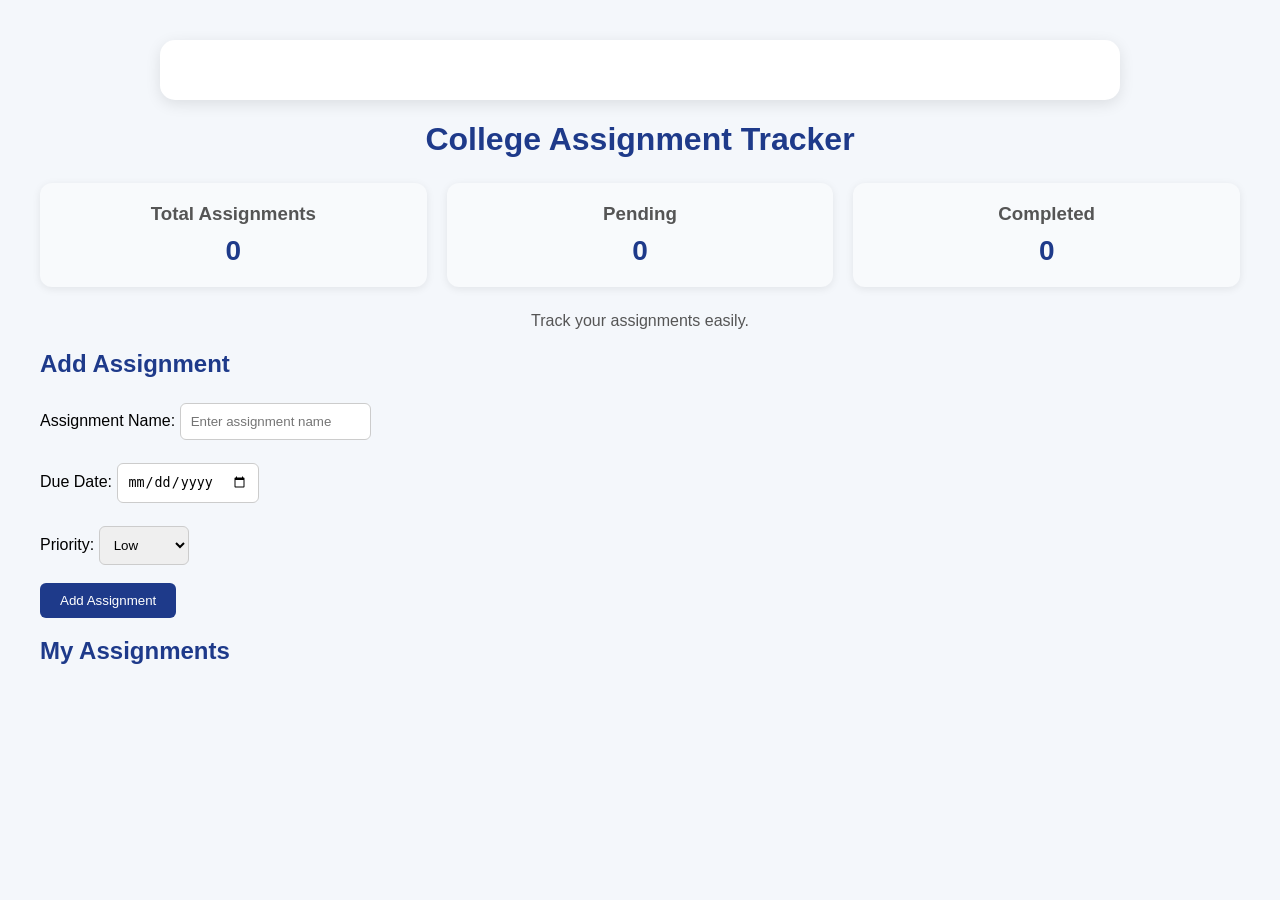
==== index.html @ 0b636a1f "Add files via upload" ====
<!DOCTYPE html>
<html lang="en">
<head>
    <meta charset="UTF-8">
    <meta name="viewport" content="width=device-width, initial-scale=1.0">
    <title>College Assignment Tracker</title>

    <link rel="stylesheet" href="style.css">
</head>
<body>

    <div class="container"></div>

    <h1>College Assignment Tracker</h1>
    <div class="dashboard">
    <div class="card">
        <h3>Total Assignments</h3>
        <p id="totalCount">0</p>
    </div>

    <div class="card">
        <h3>Pending</h3>
        <p id="pendingCount">0</p>
    </div>

    <div class="card">
        <h3>Completed</h3>
        <p id="completedCount">0</p>
    </div>
</div>

    <p>Track your assignments easily.</p>
    <h2>Add Assignment</h2>

<label>Assignment Name:</label>
<input type="text" placeholder="Enter assignment name">

<br><br>

<label>Due Date:</label>
<input type="date">

<br><br>

<label>Priority:</label>

<select id="priority">
    <option value="Low">Low</option>
    <option value="Medium">Medium</option>
    <option value="High">High</option>
</select>

<br><br>

<button>Add Assignment</button>

<h2>My Assignments</h2>

<ul id="assignmentList">
</ul>
<script>
    const assignmentInput = document.querySelector('input[type="text"]');
    const dateInput = document.querySelector('input[type="date"]');
    const priorityInput = document.getElementById('priority');
    const addButton = document.querySelector('button');
    const assignmentList = document.getElementById('assignmentList');

    const totalCount = document.getElementById('totalCount');
    const pendingCount = document.getElementById('pendingCount');
    const completedCount = document.getElementById('completedCount');

    function updateDashboard() {
    const assignments = assignmentList.querySelectorAll('li');

    totalCount.textContent = assignments.length;

    let completed = 0;

    assignments.forEach(function (assignment) {
        if (assignment.style.textDecoration === "line-through") {
            completed++;
        }
    });

    completedCount.textContent = completed;
    pendingCount.textContent = assignments.length - completed;
}

    addButton.addEventListener('click', function () {
        const assignmentName = assignmentInput.value;
        const dueDate = dateInput.value;
        const priority = priorityInput.value;

        if (assignmentName === "" || dueDate === "") {
            alert("Please enter assignment name and due date.");
            return;
        }

        const listItem = document.createElement('li');

       listItem.textContent = assignmentName + " - Due: " + dueDate + " - Priority: " + priority;
        const deleteButton = document.createElement('button');

deleteButton.textContent = "Delete";

deleteButton.addEventListener('click', function () {
    listItem.remove();
});
const completeButton = document.createElement('button');

completeButton.textContent = "Completed";

completeButton.addEventListener('click', function () {
    listItem.style.textDecoration = "line-through";
    listItem.style.opacity = "0.6";
});

listItem.appendChild(completeButton);
listItem.appendChild(deleteButton);
assignmentList.appendChild(listItem);
updateDashboard();

        assignmentInput.value = "";
        dateInput.value = "";
    });
</script>
</div>

</body>
</html>
---- style.css ----
body {
    font-family: Arial, sans-serif;
    background: #f4f7fb;
    margin: 0;
    padding: 40px;
}

h1 {
    text-align: center;
    color: #1e3a8a;
}

p {
    text-align: center;
    color: #555;
}

h2 {
    color: #1e3a8a;
}

input {
    padding: 10px;
    margin-top: 5px;
    border: 1px solid #ccc;
    border-radius: 6px;
}

button {
    padding: 10px 20px;
    background: #1e3a8a;
    color: white;
    border: none;
    border-radius: 6px;
    cursor: pointer;
}

button:hover {
    background: #162d6b;
}

li {
    margin: 10px 0;
    padding: 10px;
    background: white;
    border-radius: 6px;
}
.container {
    max-width: 900px;
    margin: auto;
    background: white;
    padding: 30px;
    border-radius: 15px;
    box-shadow: 0 4px 15px rgba(0, 0, 0, 0.1);
}

.form-box {
    background: #f8fafc;
    padding: 20px;
    border-radius: 10px;
    margin-top: 20px;
}

select {
    padding: 10px;
    margin-top: 5px;
    border: 1px solid #ccc;
    border-radius: 6px;
}

li button {
    margin-left: 10px;
}
.form-box {
    display: flex;
    flex-direction: column;
    gap: 12px;
}

.form-box label {
    font-weight: bold;
    color: #333;
}

.form-box input,
.form-box select {
    width: 100%;
    box-sizing: border-box;
}

.form-box button {
    width: 150px;
    margin-top: 10px;
}
.dashboard {
    display: flex;
    gap: 20px;
    margin: 25px 0;
}

.card {
    flex: 1;
    background: #f8fafc;
    padding: 20px;
    text-align: center;
    border-radius: 12px;
    box-shadow: 0 2px 8px rgba(0, 0, 0, 0.08);
}

.card h3 {
    margin: 0;
    color: #555;
}

.card p {
    font-size: 28px;
    font-weight: bold;
    color: #1e3a8a;
    margin: 10px 0 0;
}
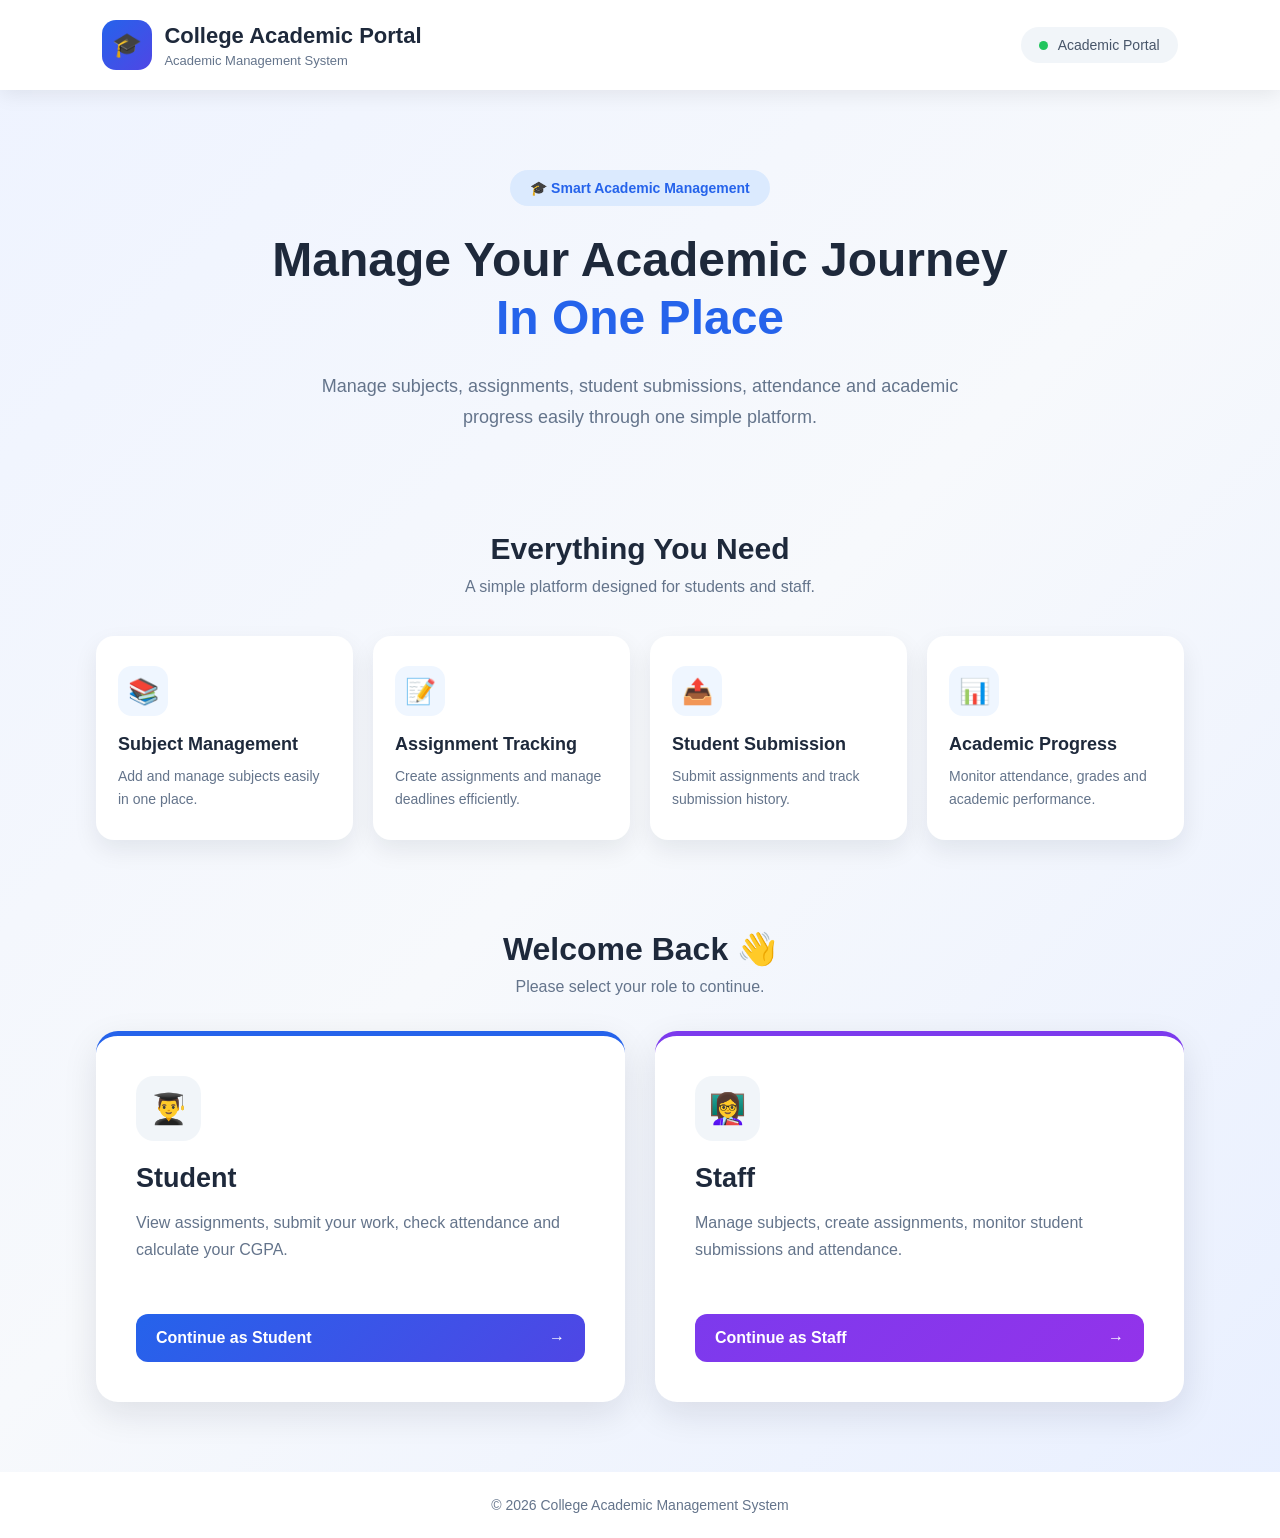
==== commit 7a582526: "Updated College Academic Portal homepage" ====
--- a/index.html
+++ b/index.html
@@ -2,129 +2,222 @@
 <html lang="en">
 <head>
     <meta charset="UTF-8">
+
     <meta name="viewport" content="width=device-width, initial-scale=1.0">
-    <title>College Assignment Tracker</title>
-
-    <link rel="stylesheet" href="style.css">
+
+    <title>College Academic Portal</title>
+
+    <link rel="stylesheet" href="STYLE.CSS">
 </head>
+
 <body>
 
-    <div class="container"></div>
-
-    <h1>College Assignment Tracker</h1>
-    <div class="dashboard">
-    <div class="card">
-        <h3>Total Assignments</h3>
-        <p id="totalCount">0</p>
+    <div class="page-wrapper">
+
+        <!-- NAVBAR -->
+
+        <nav class="navbar">
+
+            <div class="logo">
+
+                <div class="logo-icon">🎓</div>
+
+                <div>
+                    <h2>College Academic Portal</h2>
+                    <p>Academic Management System</p>
+                </div>
+
+            </div>
+
+            <div class="nav-status">
+                <span class="status-dot"></span>
+                Academic Portal
+            </div>
+
+        </nav>
+
+
+        <!-- HERO SECTION -->
+
+        <section class="hero">
+
+            <div class="hero-content">
+
+                <div class="welcome-badge">
+                    🎓 Smart Academic Management
+                </div>
+
+                <h1>
+                    Manage Your Academic Journey
+                    <span>In One Place</span>
+                </h1>
+
+                <p>
+                    Manage subjects, assignments, student submissions,
+                    attendance and academic progress easily through one
+                    simple platform.
+                </p>
+
+            </div>
+
+        </section>
+
+
+        <!-- FEATURES -->
+
+        <section class="features-section">
+
+            <h2>Everything You Need</h2>
+
+            <p class="section-description">
+                A simple platform designed for students and staff.
+            </p>
+
+
+            <div class="features-grid">
+
+                <div class="feature-card">
+
+                    <div class="feature-icon">📚</div>
+
+                    <h3>Subject Management</h3>
+
+                    <p>
+                        Add and manage subjects easily in one place.
+                    </p>
+
+                </div>
+
+
+                <div class="feature-card">
+
+                    <div class="feature-icon">📝</div>
+
+                    <h3>Assignment Tracking</h3>
+
+                    <p>
+                        Create assignments and manage deadlines efficiently.
+                    </p>
+
+                </div>
+
+
+                <div class="feature-card">
+
+                    <div class="feature-icon">📤</div>
+
+                    <h3>Student Submission</h3>
+
+                    <p>
+                        Submit assignments and track submission history.
+                    </p>
+
+                </div>
+
+
+                <div class="feature-card">
+
+                    <div class="feature-icon">📊</div>
+
+                    <h3>Academic Progress</h3>
+
+                    <p>
+                        Monitor attendance, grades and academic performance.
+                    </p>
+
+                </div>
+
+            </div>
+
+        </section>
+
+
+        <!-- ROLE SECTION -->
+
+        <section class="role-section">
+
+            <div class="role-heading">
+
+                <h2>Welcome Back 👋</h2>
+
+                <p>
+                    Please select your role to continue.
+                </p>
+
+            </div>
+
+
+            <div class="role-container">
+
+
+                <!-- STUDENT -->
+
+                <div class="role-card student-card">
+
+                    <div class="role-icon">
+                        👨‍🎓
+                    </div>
+
+                    <h2>Student</h2>
+
+                    <p>
+                        View assignments, submit your work,
+                        check attendance and calculate your CGPA.
+                    </p>
+
+                    <a href="STUDENT.HTML" class="role-button">
+
+                        Continue as Student
+
+                        <span>→</span>
+
+                    </a>
+
+                </div>
+
+
+                <!-- STAFF -->
+
+                <div class="role-card staff-card">
+
+                    <div class="role-icon">
+                        👩‍🏫
+                    </div>
+
+                    <h2>Staff</h2>
+
+                    <p>
+                        Manage subjects, create assignments,
+                        monitor student submissions and attendance.
+                    </p>
+
+                    <a href="STAFF.HTML" class="role-button">
+
+                        Continue as Staff
+
+                        <span>→</span>
+
+                    </a>
+
+                </div>
+
+
+            </div>
+
+        </section>
+
+
+        <!-- FOOTER -->
+
+        <footer>
+
+            © 2026 College Academic Management System
+
+        </footer>
+
+
     </div>
 
-    <div class="card">
-        <h3>Pending</h3>
-        <p id="pendingCount">0</p>
-    </div>
-
-    <div class="card">
-        <h3>Completed</h3>
-        <p id="completedCount">0</p>
-    </div>
-</div>
-
-    <p>Track your assignments easily.</p>
-    <h2>Add Assignment</h2>
-
-<label>Assignment Name:</label>
-<input type="text" placeholder="Enter assignment name">
-
-<br><br>
-
-<label>Due Date:</label>
-<input type="date">
-
-<br><br>
-
-<label>Priority:</label>
-
-<select id="priority">
-    <option value="Low">Low</option>
-    <option value="Medium">Medium</option>
-    <option value="High">High</option>
-</select>
-
-<br><br>
-
-<button>Add Assignment</button>
-
-<h2>My Assignments</h2>
-
-<ul id="assignmentList">
-</ul>
-<script>
-    const assignmentInput = document.querySelector('input[type="text"]');
-    const dateInput = document.querySelector('input[type="date"]');
-    const priorityInput = document.getElementById('priority');
-    const addButton = document.querySelector('button');
-    const assignmentList = document.getElementById('assignmentList');
-
-    const totalCount = document.getElementById('totalCount');
-    const pendingCount = document.getElementById('pendingCount');
-    const completedCount = document.getElementById('completedCount');
-
-    function updateDashboard() {
-    const assignments = assignmentList.querySelectorAll('li');
-
-    totalCount.textContent = assignments.length;
-
-    let completed = 0;
-
-    assignments.forEach(function (assignment) {
-        if (assignment.style.textDecoration === "line-through") {
-            completed++;
-        }
-    });
-
-    completedCount.textContent = completed;
-    pendingCount.textContent = assignments.length - completed;
-}
-
-    addButton.addEventListener('click', function () {
-        const assignmentName = assignmentInput.value;
-        const dueDate = dateInput.value;
-        const priority = priorityInput.value;
-
-        if (assignmentName === "" || dueDate === "") {
-            alert("Please enter assignment name and due date.");
-            return;
-        }
-
-        const listItem = document.createElement('li');
-
-       listItem.textContent = assignmentName + " - Due: " + dueDate + " - Priority: " + priority;
-        const deleteButton = document.createElement('button');
-
-deleteButton.textContent = "Delete";
-
-deleteButton.addEventListener('click', function () {
-    listItem.remove();
-});
-const completeButton = document.createElement('button');
-
-completeButton.textContent = "Completed";
-
-completeButton.addEventListener('click', function () {
-    listItem.style.textDecoration = "line-through";
-    listItem.style.opacity = "0.6";
-});
-
-listItem.appendChild(completeButton);
-listItem.appendChild(deleteButton);
-assignmentList.appendChild(listItem);
-updateDashboard();
-
-        assignmentInput.value = "";
-        dateInput.value = "";
-    });
-</script>
-</div>
 
 </body>
 </html>
--- a/STYLE.CSS
+++ b/STYLE.CSS
@@ -0,0 +1,1081 @@
+/* =========================
+   GLOBAL SETTINGS
+========================= */
+
+* {
+    margin: 0;
+    padding: 0;
+    box-sizing: border-box;
+}
+
+
+body {
+
+    font-family: Arial, sans-serif;
+
+    background:
+    linear-gradient(
+        135deg,
+        #eef3ff,
+        #f7f9fc,
+        #e8efff
+    );
+
+    color: #1f2937;
+
+    min-height: 100vh;
+
+}
+
+
+/* =========================
+   PAGE
+========================= */
+
+.page-wrapper {
+
+    width: 100%;
+
+    min-height: 100vh;
+
+}
+
+
+/* =========================
+   NAVBAR
+========================= */
+
+.navbar {
+
+    width: 100%;
+
+    padding: 20px 8%;
+
+    display: flex;
+
+    justify-content: space-between;
+
+    align-items: center;
+
+    background: white;
+
+    box-shadow:
+    0 4px 20px rgba(0, 0, 0, 0.08);
+
+}
+
+
+.logo {
+
+    display: flex;
+
+    align-items: center;
+
+    gap: 12px;
+
+}
+
+
+.logo-icon {
+
+    width: 50px;
+
+    height: 50px;
+
+    border-radius: 14px;
+
+    display: flex;
+
+    align-items: center;
+
+    justify-content: center;
+
+    font-size: 24px;
+
+    background:
+    linear-gradient(
+        135deg,
+        #2563eb,
+        #4f46e5
+    );
+
+}
+
+
+.logo h2 {
+
+    font-size: 22px;
+
+    color: #1e293b;
+
+}
+
+
+.logo p {
+
+    font-size: 13px;
+
+    color: #64748b;
+
+    margin-top: 4px;
+
+}
+
+
+.nav-status {
+
+    padding: 10px 18px;
+
+    background: #f1f5f9;
+
+    border-radius: 30px;
+
+    font-size: 14px;
+
+    color: #475569;
+
+}
+
+
+.status-dot {
+
+    width: 9px;
+
+    height: 9px;
+
+    display: inline-block;
+
+    border-radius: 50%;
+
+    background: #22c55e;
+
+    margin-right: 7px;
+
+}
+
+
+/* =========================
+   HERO SECTION
+========================= */
+
+.hero {
+
+    padding:
+
+    80px 10%
+
+    60px;
+
+    text-align: center;
+
+}
+
+
+.hero-content {
+
+    max-width: 850px;
+
+    margin: auto;
+
+}
+
+
+.welcome-badge {
+
+    display: inline-block;
+
+    padding: 10px 20px;
+
+    border-radius: 30px;
+
+    background: #dbeafe;
+
+    color: #2563eb;
+
+    font-size: 14px;
+
+    font-weight: bold;
+
+    margin-bottom: 25px;
+
+}
+
+
+.hero h1 {
+
+    font-size: 48px;
+
+    line-height: 1.2;
+
+    color: #1e293b;
+
+}
+
+
+.hero h1 span {
+
+    display: block;
+
+    color: #2563eb;
+
+}
+
+
+.hero p {
+
+    max-width: 700px;
+
+    margin: 25px auto 0;
+
+    font-size: 18px;
+
+    line-height: 1.7;
+
+    color: #64748b;
+
+}
+
+
+/* =========================
+   FEATURES
+========================= */
+
+.features-section {
+
+    width: 85%;
+
+    max-width: 1200px;
+
+    margin: auto;
+
+    padding: 40px 0 70px;
+
+    text-align: center;
+
+}
+
+
+.features-section h2 {
+
+    font-size: 30px;
+
+    color: #1e293b;
+
+}
+
+
+.section-description {
+
+    margin-top: 12px;
+
+    color: #64748b;
+
+}
+
+
+.features-grid {
+
+    margin-top: 40px;
+
+    display: grid;
+
+    grid-template-columns:
+
+    repeat(4, 1fr);
+
+    gap: 20px;
+
+}
+
+
+.feature-card {
+
+    background: white;
+
+    padding: 30px 22px;
+
+    border-radius: 18px;
+
+    text-align: left;
+
+    box-shadow:
+
+    0 10px 25px
+    rgba(15, 23, 42, 0.08);
+
+    transition: 0.3s;
+
+}
+
+
+.feature-card:hover {
+
+    transform:
+    translateY(-7px);
+
+    box-shadow:
+
+    0 18px 35px
+    rgba(37, 99, 235, 0.15);
+
+}
+
+
+.feature-icon {
+
+    width: 50px;
+
+    height: 50px;
+
+    display: flex;
+
+    align-items: center;
+
+    justify-content: center;
+
+    font-size: 25px;
+
+    border-radius: 14px;
+
+    background: #eff6ff;
+
+    margin-bottom: 18px;
+
+}
+
+
+.feature-card h3 {
+
+    font-size: 18px;
+
+    color: #1e293b;
+
+    margin-bottom: 10px;
+
+}
+
+
+.feature-card p {
+
+    color: #64748b;
+
+    line-height: 1.6;
+
+    font-size: 14px;
+
+}
+
+
+/* =========================
+   ROLE SECTION
+========================= */
+
+.role-section {
+
+    width: 85%;
+
+    max-width: 1100px;
+
+    margin: 20px auto 70px;
+
+}
+
+
+.role-heading {
+
+    text-align: center;
+
+    margin-bottom: 35px;
+
+}
+
+
+.role-heading h2 {
+
+    font-size: 32px;
+
+    color: #1e293b;
+
+}
+
+
+.role-heading p {
+
+    margin-top: 10px;
+
+    color: #64748b;
+
+}
+
+
+.role-container {
+
+    display: grid;
+
+    grid-template-columns:
+
+    repeat(2, 1fr);
+
+    gap: 30px;
+
+}
+
+
+.role-card {
+
+    background: white;
+
+    padding: 40px;
+
+    border-radius: 22px;
+
+    box-shadow:
+
+    0 12px 35px
+    rgba(15, 23, 42, 0.10);
+
+    transition: 0.3s;
+
+}
+
+
+.role-card:hover {
+
+    transform:
+    translateY(-8px);
+
+}
+
+
+.student-card {
+
+    border-top:
+
+    5px solid #2563eb;
+
+}
+
+
+.staff-card {
+
+    border-top:
+
+    5px solid #7c3aed;
+
+}
+
+
+.role-icon {
+
+    width: 65px;
+
+    height: 65px;
+
+    display: flex;
+
+    align-items: center;
+
+    justify-content: center;
+
+    border-radius: 18px;
+
+    background: #f1f5f9;
+
+    font-size: 30px;
+
+    margin-bottom: 22px;
+
+}
+
+
+.role-card h2 {
+
+    font-size: 27px;
+
+    color: #1e293b;
+
+    margin-bottom: 15px;
+
+}
+
+
+.role-card p {
+
+    font-size: 16px;
+
+    color: #64748b;
+
+    line-height: 1.7;
+
+    min-height: 80px;
+
+}
+
+
+/* =========================
+   BUTTON
+========================= */
+
+.role-button {
+
+    margin-top: 25px;
+
+    display: flex;
+
+    align-items: center;
+
+    justify-content: space-between;
+
+    text-decoration: none;
+
+    padding: 15px 20px;
+
+    border-radius: 12px;
+
+    color: white;
+
+    font-weight: bold;
+
+    background:
+
+    linear-gradient(
+        135deg,
+        #2563eb,
+        #4f46e5
+    );
+
+    transition: 0.3s;
+
+}
+
+
+.staff-card .role-button {
+
+    background:
+
+    linear-gradient(
+        135deg,
+        #7c3aed,
+        #9333ea
+    );
+
+}
+
+
+.role-button:hover {
+
+    transform:
+    translateX(5px);
+
+}
+
+
+/* =========================
+   FOOTER
+========================= */
+
+footer {
+
+    text-align: center;
+
+    padding: 25px;
+
+    color: #64748b;
+
+    font-size: 14px;
+
+    background: white;
+
+}
+
+
+/* =========================
+   TABLET
+========================= */
+
+@media (max-width: 900px) {
+
+    .features-grid {
+
+        grid-template-columns:
+
+        repeat(2, 1fr);
+
+    }
+
+
+    .hero h1 {
+
+        font-size: 38px;
+
+    }
+
+}
+
+
+/* =========================
+   MOBILE
+========================= */
+
+@media (max-width: 650px) {
+
+    .navbar {
+
+        padding: 18px;
+
+        flex-direction: column;
+
+        gap: 15px;
+
+        text-align: center;
+
+    }
+
+
+    .logo {
+
+        flex-direction: column;
+
+    }
+
+
+    .hero {
+
+        padding: 60px 20px;
+
+    }
+
+
+    .hero h1 {
+
+        font-size: 32px;
+
+    }
+
+
+    .hero p {
+
+        font-size: 16px;
+
+    }
+
+
+    .features-section {
+
+        width: 90%;
+
+    }
+
+
+    .features-grid {
+
+        grid-template-columns: 1fr;
+
+    }
+
+
+    .role-section {
+
+        width: 90%;
+
+    }
+
+
+    .role-container {
+
+        grid-template-columns: 1fr;
+
+    }
+
+
+    .role-card {
+
+        padding: 30px 25px;
+
+    }
+
+}
+/* =========================
+   DASHBOARD DESIGN
+========================= */
+
+.dashboard-container {
+    width: 90%;
+    max-width: 1200px;
+    margin: 0 auto;
+    padding: 35px 0 60px;
+}
+
+
+/* =========================
+   DASHBOARD HEADER
+========================= */
+
+.dashboard-header {
+    background: white;
+    padding: 28px 32px;
+    border-radius: 20px;
+
+    display: flex;
+    justify-content: space-between;
+    align-items: center;
+
+    margin-bottom: 25px;
+
+    box-shadow:
+        0 10px 30px
+        rgba(15, 23, 42, 0.08);
+}
+
+.dashboard-header h1 {
+    font-size: 30px;
+    color: #1e293b;
+    margin-bottom: 8px;
+}
+
+.dashboard-header p {
+    color: #64748b;
+}
+
+
+/* =========================
+   LOGOUT BUTTON
+========================= */
+
+.logout-button {
+    text-decoration: none;
+
+    background: #ef4444;
+
+    color: white;
+
+    padding: 12px 22px;
+
+    border-radius: 10px;
+
+    font-weight: bold;
+
+    transition: 0.3s;
+}
+
+.logout-button:hover {
+    transform: translateY(-2px);
+}
+
+
+/* =========================
+   STATISTICS CARDS
+========================= */
+
+.stats-grid {
+    display: grid;
+
+    grid-template-columns:
+        repeat(4, 1fr);
+
+    gap: 20px;
+
+    margin-bottom: 25px;
+}
+
+.stat-card {
+    background: white;
+
+    padding: 25px;
+
+    border-radius: 18px;
+
+    box-shadow:
+        0 8px 25px
+        rgba(15, 23, 42, 0.07);
+}
+
+.stat-card h3 {
+    font-size: 15px;
+
+    color: #64748b;
+
+    margin-bottom: 15px;
+}
+
+.stat-card span {
+    font-size: 32px;
+
+    font-weight: bold;
+
+    color: #2563eb;
+}
+
+
+/* =========================
+   DASHBOARD SECTIONS
+========================= */
+
+.portal-section {
+    background: white;
+
+    padding: 30px;
+
+    border-radius: 20px;
+
+    margin-bottom: 25px;
+
+    box-shadow:
+        0 8px 25px
+        rgba(15, 23, 42, 0.07);
+}
+
+.portal-section h2 {
+    color: #1e293b;
+
+    font-size: 23px;
+
+    margin-bottom: 22px;
+}
+
+
+/* =========================
+   FORM
+========================= */
+
+.form-group {
+    margin-bottom: 18px;
+}
+
+.form-group label {
+    display: block;
+
+    margin-bottom: 8px;
+
+    font-weight: bold;
+
+    color: #334155;
+}
+
+input,
+select,
+textarea {
+    width: 100%;
+
+    padding: 13px 15px;
+
+    border:
+        1px solid #cbd5e1;
+
+    border-radius: 10px;
+
+    font-size: 15px;
+
+    outline: none;
+}
+
+input:focus,
+select:focus,
+textarea:focus {
+    border-color: #2563eb;
+
+    box-shadow:
+        0 0 0 3px
+        rgba(37, 99, 235, 0.12);
+}
+
+textarea {
+    min-height: 110px;
+
+    resize: vertical;
+}
+
+
+/* =========================
+   SUBJECT INPUT
+========================= */
+
+.input-row {
+    display: flex;
+
+    gap: 12px;
+
+    align-items: center;
+}
+
+.input-row input {
+    flex: 1;
+}
+
+
+/* =========================
+   BUTTONS
+========================= */
+
+button {
+    background:
+        linear-gradient(
+            135deg,
+            #2563eb,
+            #4f46e5
+        );
+
+    color: white;
+
+    border: none;
+
+    padding: 13px 22px;
+
+    border-radius: 10px;
+
+    cursor: pointer;
+
+    font-size: 15px;
+
+    font-weight: bold;
+
+    transition: 0.3s;
+}
+
+button:hover {
+    transform: translateY(-2px);
+
+    box-shadow:
+        0 8px 18px
+        rgba(37, 99, 235, 0.25);
+}
+
+
+/* =========================
+   LIST ITEMS
+========================= */
+
+.list-container {
+    margin-top: 15px;
+}
+
+.list-item {
+    background: #f8fafc;
+
+    padding: 18px;
+
+    border-radius: 12px;
+
+    margin-bottom: 12px;
+
+    border-left:
+        5px solid #2563eb;
+}
+
+.list-item h3 {
+    color: #1e293b;
+
+    margin-bottom: 8px;
+}
+
+.list-item p {
+    color: #64748b;
+
+    margin: 6px 0;
+
+    line-height: 1.5;
+}
+
+
+/* =========================
+   DELETE BUTTON
+========================= */
+
+.delete-button {
+    background: #ef4444;
+
+    margin-top: 10px;
+
+    padding: 9px 15px;
+}
+
+
+/* =========================
+   EMPTY MESSAGE
+========================= */
+
+.empty-message {
+    color: #94a3b8;
+
+    text-align: center;
+
+    padding: 15px;
+}
+
+
+/* =========================
+   CGPA
+========================= */
+
+.cgpa-result {
+    margin-top: 20px;
+
+    font-size: 18px;
+
+    font-weight: bold;
+
+    color: #1e293b;
+}
+
+.cgpa-result span {
+    display: inline-block;
+
+    margin-left: 10px;
+
+    padding: 8px 16px;
+
+    border-radius: 10px;
+
+    background: #2563eb;
+
+    color: white;
+}
+
+
+/* =========================
+   DASHBOARD RESPONSIVE
+========================= */
+
+@media (max-width: 900px) {
+
+    .stats-grid {
+        grid-template-columns:
+            repeat(2, 1fr);
+    }
+
+}
+
+
+@media (max-width: 650px) {
+
+    .dashboard-container {
+        width: 90%;
+    }
+
+    .dashboard-header {
+        flex-direction: column;
+
+        gap: 18px;
+
+        text-align: center;
+    }
+
+    .stats-grid {
+        grid-template-columns: 1fr;
+    }
+
+    .input-row {
+        flex-direction: column;
+
+        align-items: stretch;
+    }
+
+    .input-row button {
+        width: 100%;
+    }
+
+    .portal-section {
+        padding: 22px;
+    }
+
+}
